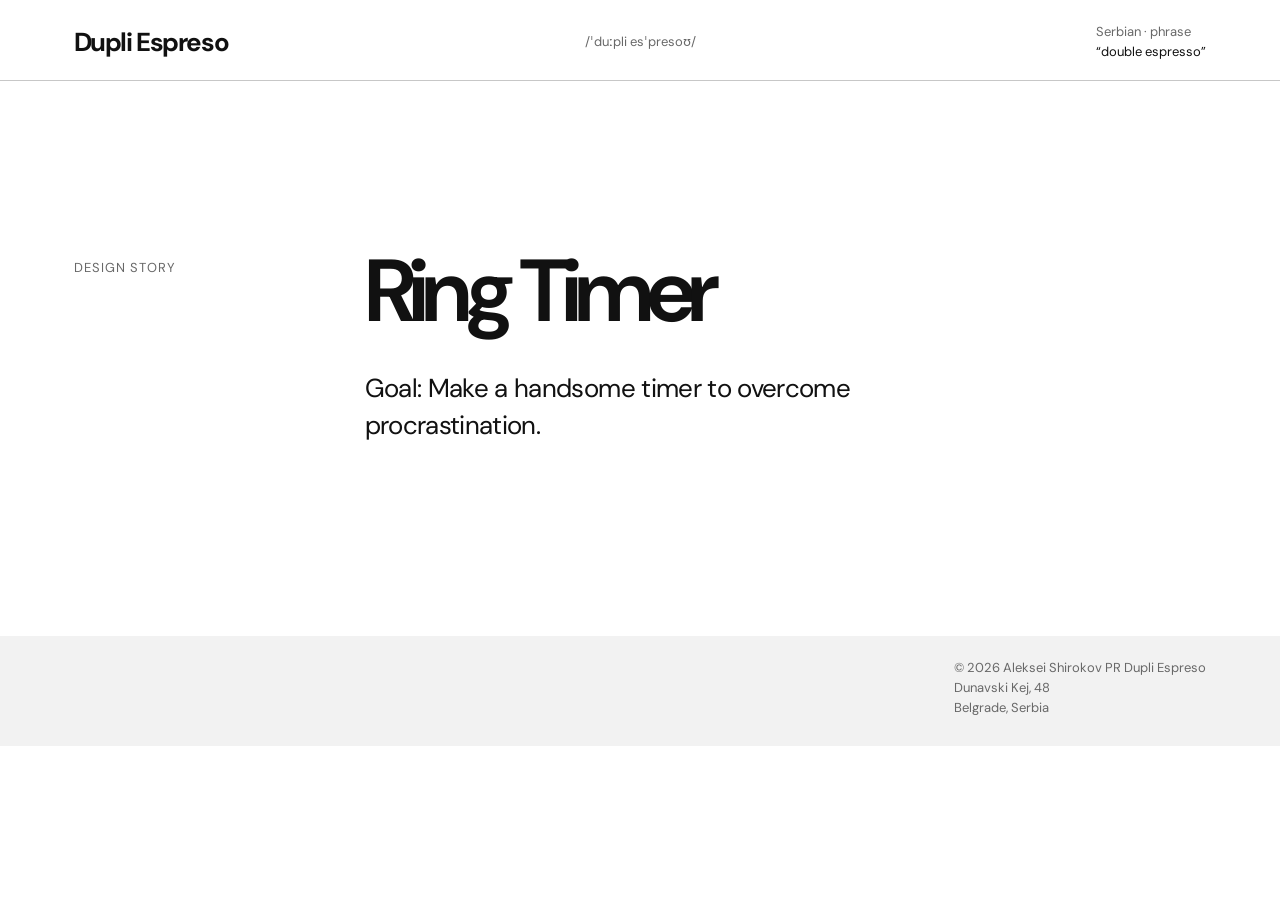
==== ring-timer-story.html @ 93a56910 "add empty ring timer design story" ====
<!doctype html>
<html lang="en">
<head>
  <meta charset="utf-8">
  <meta name="viewport" content="width=device-width, initial-scale=1">
  <meta name="theme-color" content="#ffffff">
  <meta name="description" content="Ring Timer — Design Story by Aleksei Shirokov for Dupli Espreso.">
  <title>Ring Timer Design Story — Dupli Espreso</title>
  <link rel="preconnect" href="https://fonts.googleapis.com">
  <link rel="preconnect" href="https://fonts.gstatic.com" crossorigin>
  <link href="https://fonts.googleapis.com/css2?family=DM+Mono:wght@400;500&family=DM+Sans:wght@400;500;600;650;700&family=Playfair+Display:ital,wght@0,650;1,650&display=swap" rel="stylesheet">
  <link rel="stylesheet" href="style.css">
  <style>
    /* Article-specific media & layout enhancements sharing style.css tokens */
    .story-media {
      grid-column: 4 / 10;
      margin: 24px 0 32px;
    }
    .story-media img {
      width: 100%;
      height: auto;
      max-width: 680px;
      display: block;
      border-radius: 4px;
    }
    .story-media figcaption {
      margin-top: 8px;
      font-size: var(--type-small);
      color: var(--muted);
    }
    blockquote.feedback-quotes {
      grid-column: 4 / 10;
      margin: 20px 0 32px;
      padding-left: 20px;
      border-left: 2px solid var(--ink);
      font-style: italic;
      color: var(--ink);
    }
    blockquote.feedback-quotes ul {
      list-style: none;
      padding: 0;
      margin: 0;
    }
    blockquote.feedback-quotes li {
      margin-bottom: 10px;
    }
    blockquote.feedback-quotes li:last-child {
      margin-bottom: 0;
    }
    .back-nav {
      margin-top: 32px;
      display: inline-block;
    }
    @media (max-width: 760px) {
      .story-media, blockquote.feedback-quotes {
        grid-column: 1 / 7;
      }
    }
  </style>
</head>
<body>
  <header class="wrap dictionary" aria-label="Dictionary entry">
    <a href="index.html" style="text-decoration: none; color: inherit;">
      <div class="wordmark">Dupli Espreso</div>
    </a>
    <div class="pronunciation">/ˈduːpli esˈpresoʊ/</div>
    <div class="definition"><em>Serbian · phrase</em><br>“double espresso”</div>
  </header>

  <main>
    <section class="wrap hero" aria-labelledby="page-title">
      <p class="eyebrow">Design Story</p>
      <h1 id="page-title">Ring Timer</h1>
      <p class="intro">Goal: Make a handsome timer to overcome procrastination.</p>
    </section>


  </main>

  <footer>
    <div class="wrap footer-inner">
      <span>© <span id="year"></span> Aleksei Shirokov PR Dupli Espreso<br>Dunavski Kej, 48<br>Belgrade, Serbia</span>
    </div>
  </footer>
  <script src="script.js"></script>
</body>
</html>
---- style.css ----
:root {
  color-scheme: light;
  --paper: #fff;
  --ink: #111;
  --muted: #686868;
  --line: #c7c7c7;
  --quiet: #f2f2f2;
  --accent: #0073b1;
  --gutter: clamp(20px, 4.2vw, 64px);
  --measure: 1240px;
  --type-small: 13px;
  --type-body: 17px;
  --type-lead: clamp(20px, 2.2vw, 26px);
  --type-display: clamp(42px, 7vw, 88px);
  --serif: 'Playfair Display', Georgia, serif;
  --sans: 'DM Sans', Arial, sans-serif;
  --mono: 'DM Mono', monospace;
  --helvetica: "Helvetica Neue", Helvetica, Arial, sans-serif;
}
* { box-sizing: border-box; }
html { scroll-behavior: smooth; }
body {
  margin: 0;
  background: var(--paper);
  color: var(--ink);
  font-family: var(--sans);
  font-size: var(--type-body);
  line-height: 1.55;
  -webkit-font-smoothing: antialiased;
  text-rendering: optimizeLegibility;
}
a { color: inherit; text-decoration-thickness: 1px; text-underline-offset: 4px; }
a:hover, a:focus-visible { color: var(--accent); }
.wrap { width: min(100%, var(--measure)); margin-inline: auto; padding-inline: var(--gutter); }
.dictionary {
  position: relative;
  border-bottom: 0;
  padding-block: 22px 19px;
  display: grid;
  grid-template-columns: minmax(220px, 1fr) 1fr auto;
  gap: 24px;
  align-items: center;
}
.dictionary::after { content: ""; position: absolute; left: 50%; bottom: 0; width: 100vw; transform: translateX(-50%); border-bottom: 1px solid var(--line); }
.wordmark { font-size: var(--type-lead); font-weight: 700; letter-spacing: -.055em; white-space: nowrap; }
.pronunciation { color: var(--muted); font-size: var(--type-small); }
.definition { font-size: var(--type-small); text-align: left; }
.definition em { color: var(--muted); font-style: normal; }
.hero {
  padding-block: clamp(76px, 13vw, 170px) clamp(72px, 10vw, 128px);
  display: grid;
  grid-template-columns: repeat(12, minmax(0, 1fr));
  column-gap: clamp(12px, 2.4vw, 32px);
  align-items: start;
}
.eyebrow { grid-column: 1 / 4; margin: 10px 0 0; color: var(--muted); font-size: var(--type-small); text-transform: uppercase; letter-spacing: .08em; }
h1 { grid-column: 4 / 13; max-width: 900px; margin: 0; font-size: var(--type-display); line-height: .98; letter-spacing: -.075em; font-weight: 650; }
h1 em { font-family: var(--serif);}
.intro { grid-column: 4 / 10; max-width: 680px; margin: 36px 0 0; font-size: var(--type-lead); line-height: 1.42; letter-spacing: -.025em; }
.section { border-top: 1px solid var(--line); padding-block: clamp(42px, 7vw, 84px); }
.name-band { border-top: 0; }
.craft-section { border-top: 0; }
.story-row { display: grid; grid-template-columns: repeat(12, minmax(0, 1fr)); column-gap: clamp(12px, 2.4vw, 32px); align-items: baseline; }
.section-label { grid-column: 1 / 4; margin: 0; font-size: var(--type-small); font-weight: 500; color: var(--muted); text-transform: uppercase; letter-spacing: .08em; }
.copy { grid-column: 4 / 10; max-width: 690px; }
.copy p { margin: 0 0 1.25em; }
.copy p:last-child { margin-bottom: 0; }
.copy .lead { font-size: var(--type-lead); line-height: 1.25; }
.story-feature { grid-column: 11 / 13; margin-left: clamp(8px, 1vw, 14px); align-self: start; display: flex; flex-direction: column; align-items: flex-start; gap: 8px; }
.story-feature img { display: block; margin-bottom:1em; width: 88px; height: 88px; object-fit: contain; }
.story-feature a { font-size: var(--type-small); line-height: 1.4; text-decoration: none; }
.story-feature a:hover { text-decoration: underline; }
.name-band { background: var(--quiet); }
.closing { position: relative; padding-block: clamp(42px, 7vw, 84px); }
.closing::before { content: ""; position: absolute; inset: 0 0 auto; border-top: 1px solid var(--line); }
.closing-link { display: inline-flex; gap: 12px; align-items: center; margin-top: 24px; color: var(--accent); font-weight: 600; text-decoration: none; }
.closing-link span { transition: transform 180ms ease; }
.closing-link:hover span { transform: translateX(4px); }
footer { margin-top: 64px; border-top: none; padding-block: 22px 28px; color: var(--muted); font-size: var(--type-small); background: var(--quiet); }
.footer-inner { display: flex; justify-content: flex-end; gap: 20px; flex-wrap: wrap; }
.footer-inner strong { color: var(--ink); font-weight: 600; }
@media (max-width: 760px) {
  .dictionary { grid-template-columns: 1fr auto; gap: 3px 12px; padding-block: 17px; }
  .wordmark { grid-column: 1; }
  .pronunciation { grid-column: 1; }
  .definition { grid-column: 2; grid-row: 1 / 3; align-self: center; max-width: 145px; }
  .hero, .story-row { grid-template-columns: repeat(6, minmax(0, 1fr)); column-gap: 16px; }
  .hero { padding-block: 72px 68px; row-gap: 28px; }
  .eyebrow { grid-column: 1 / 7; }
  h1 { grid-column: 1 / 7; }
  .intro { grid-column: 1 / 7; margin-top: 0; }
  .section { padding-block: 42px; }
  .story-row { align-items: start; }
  .section-label { grid-column: 1 / 7; margin-bottom: 22px; }
  .copy, .closing .copy { grid-column: 1 / 7; }
  .story-feature { grid-column: 1 / 7; margin: 28px 0 0; }
  .closing { padding-block: 58px; }
}
@media (prefers-reduced-motion: reduce) {
  html { scroll-behavior: auto; }
  *, *::before, *::after { transition-duration: .01ms !important; }
}
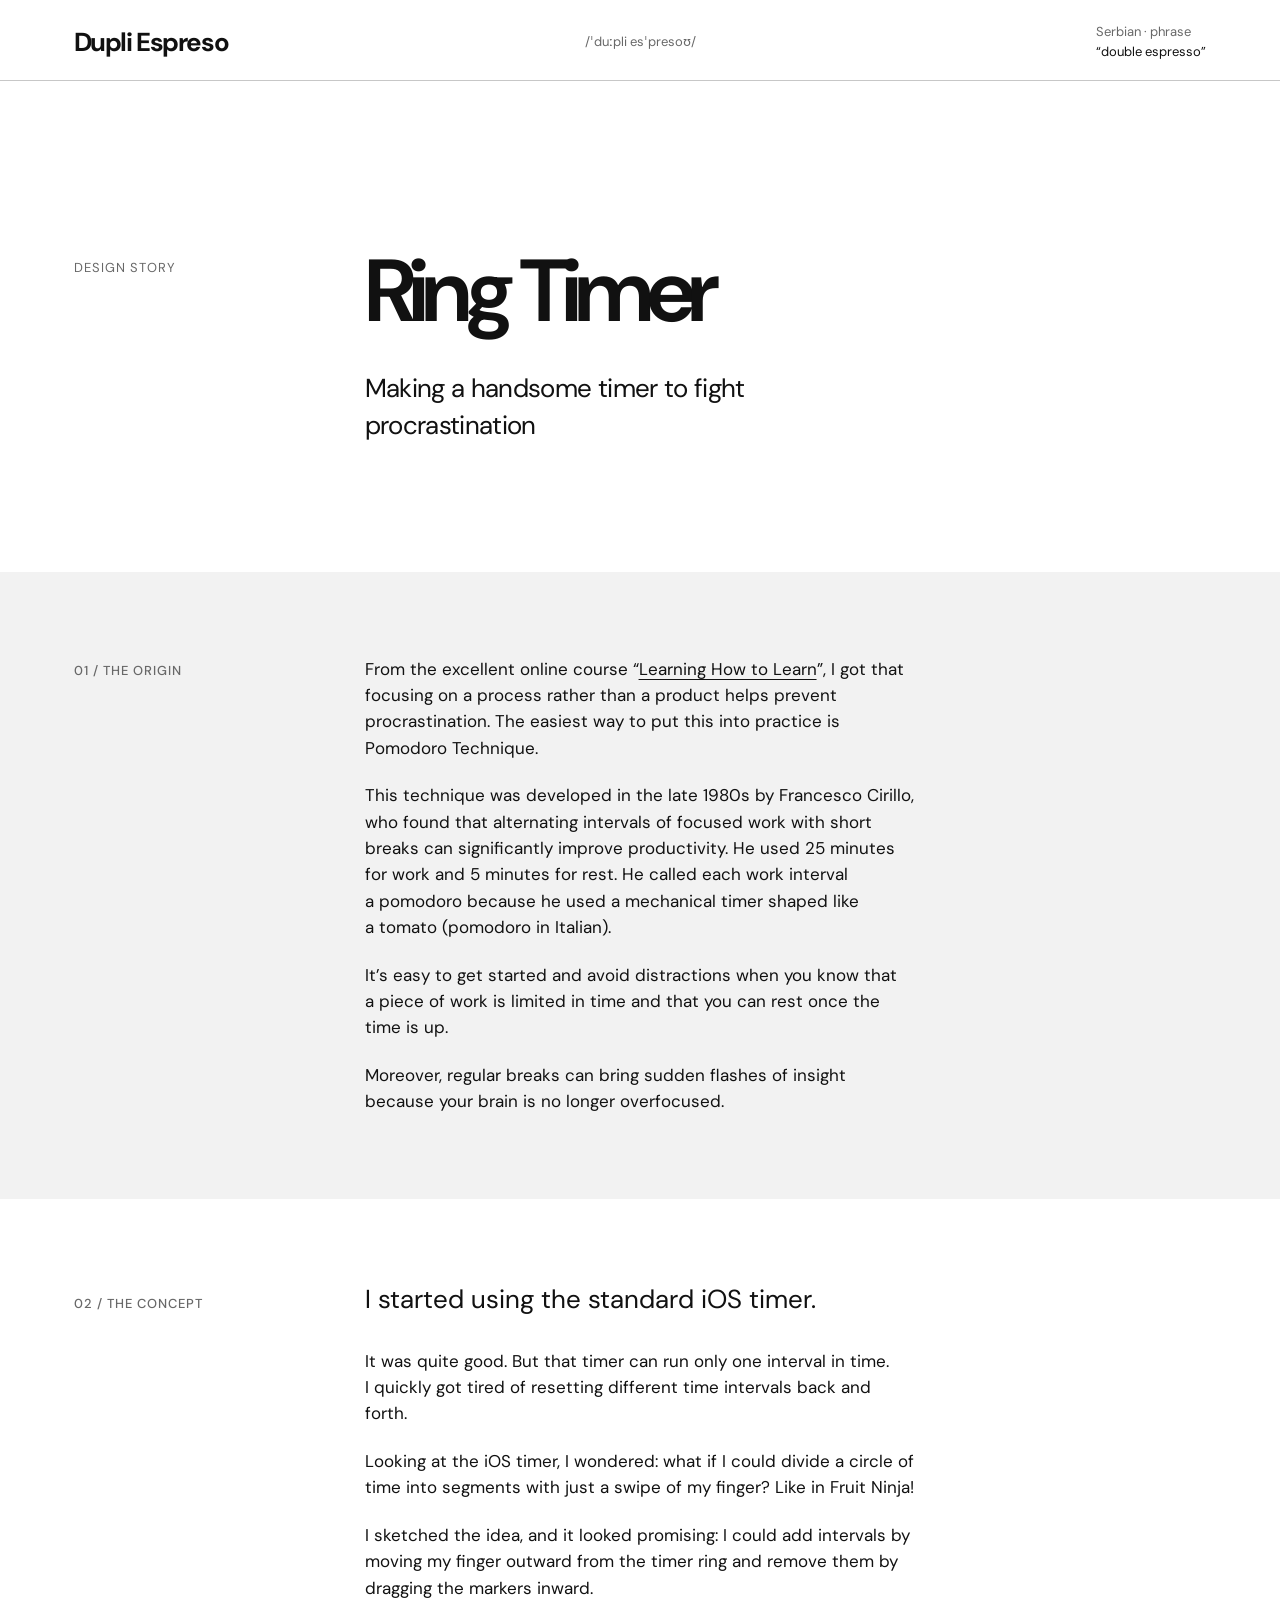
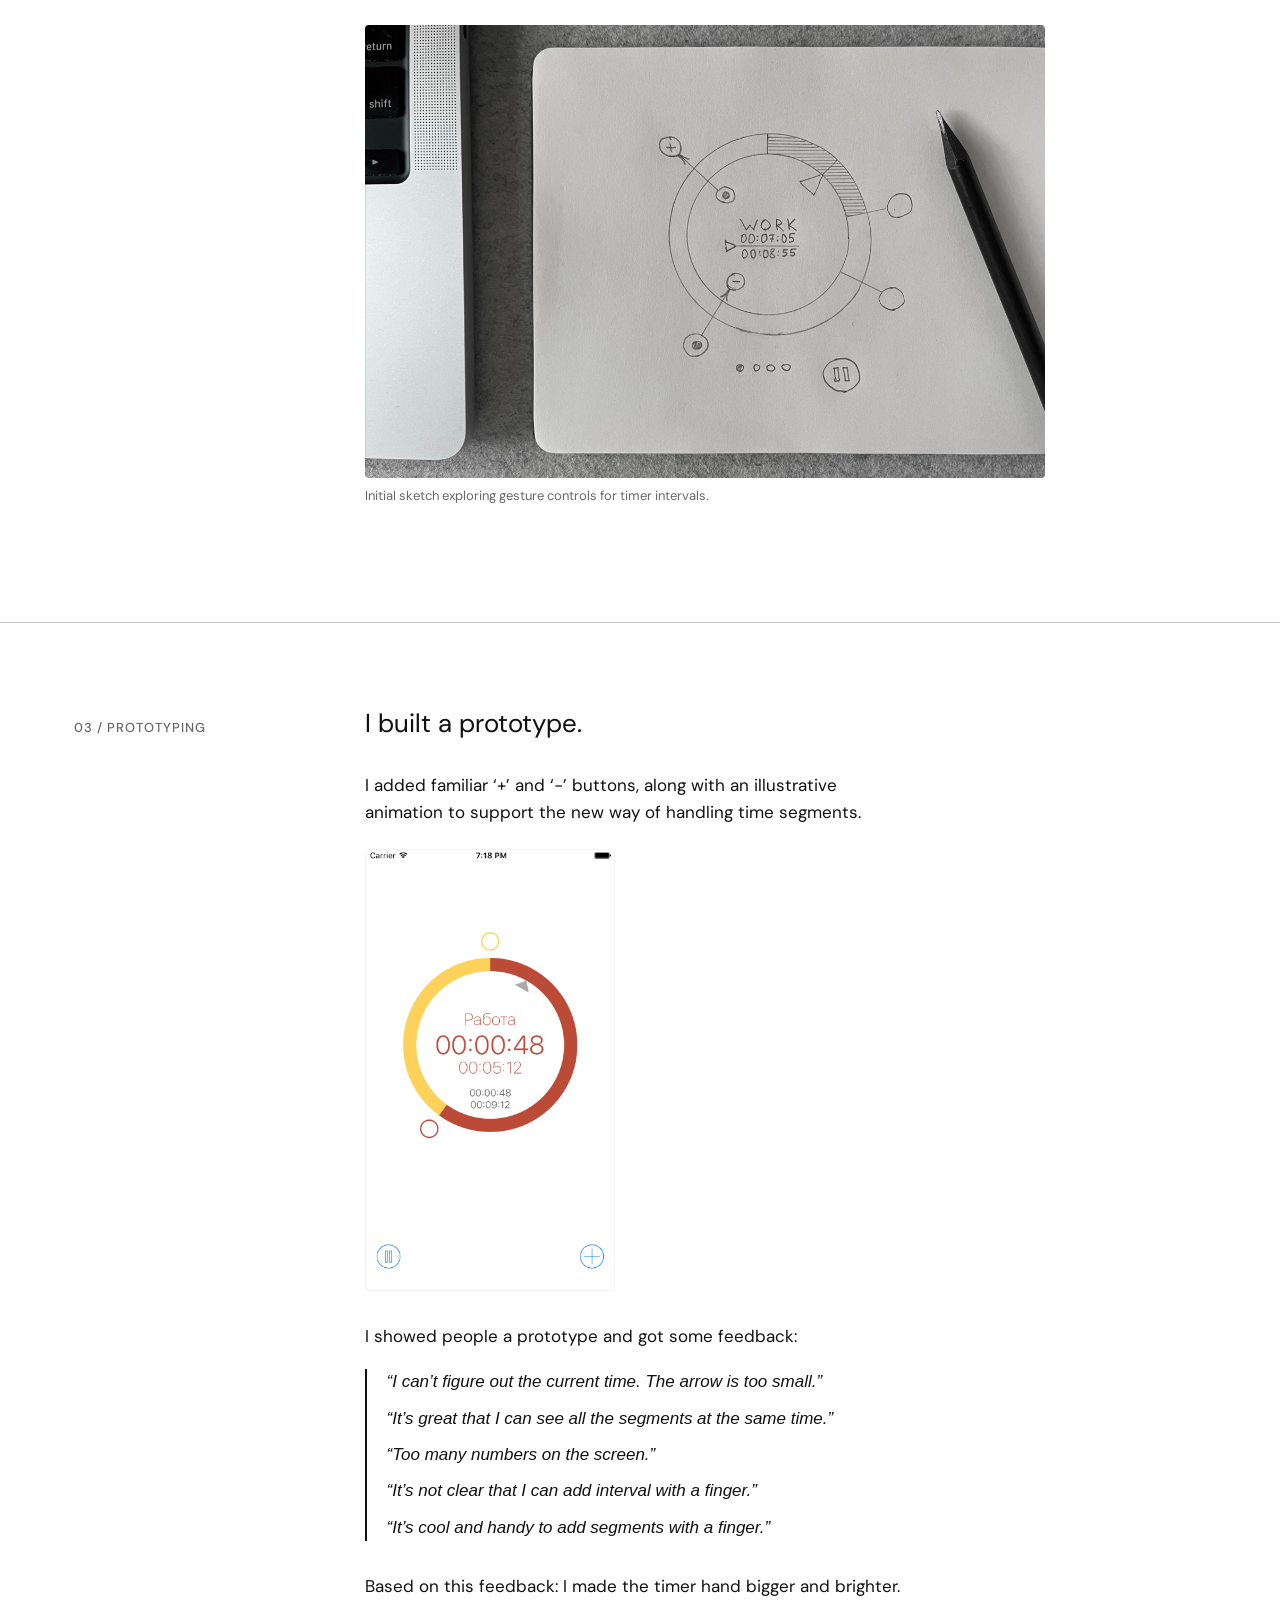
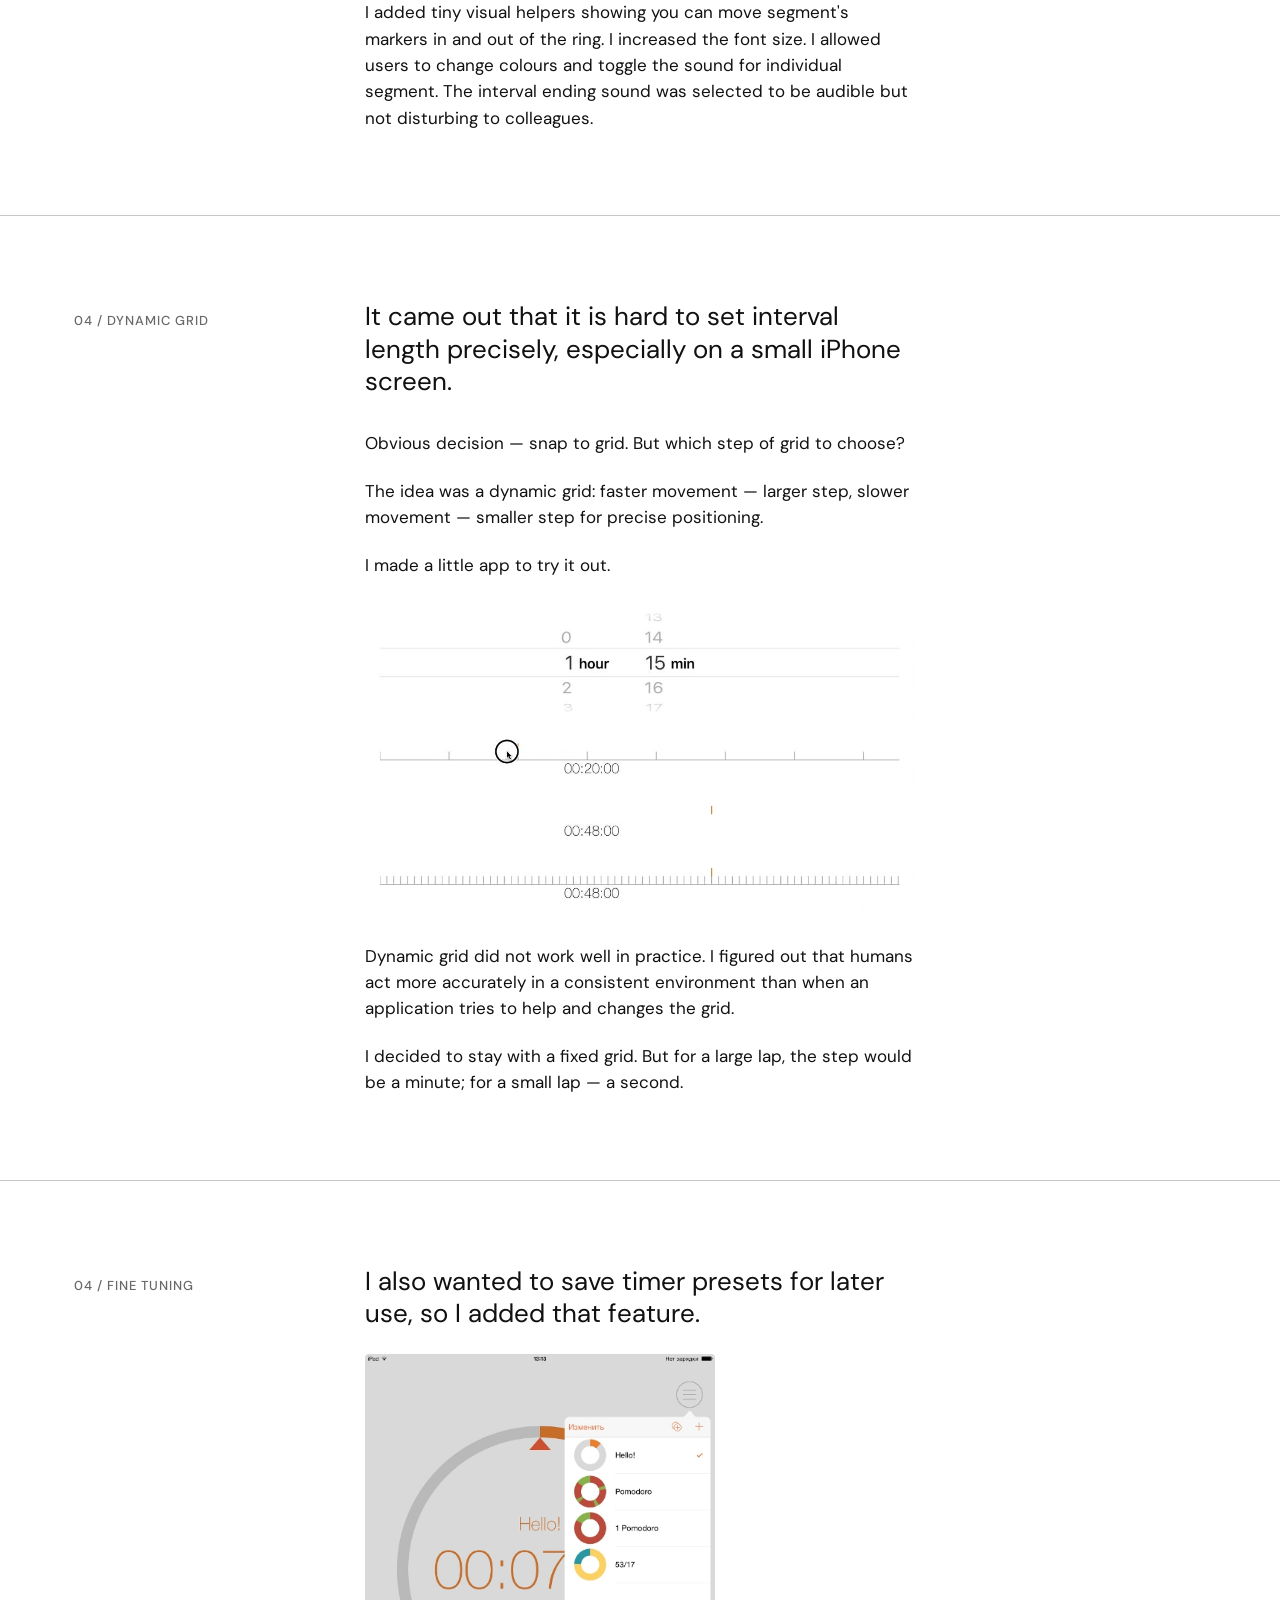
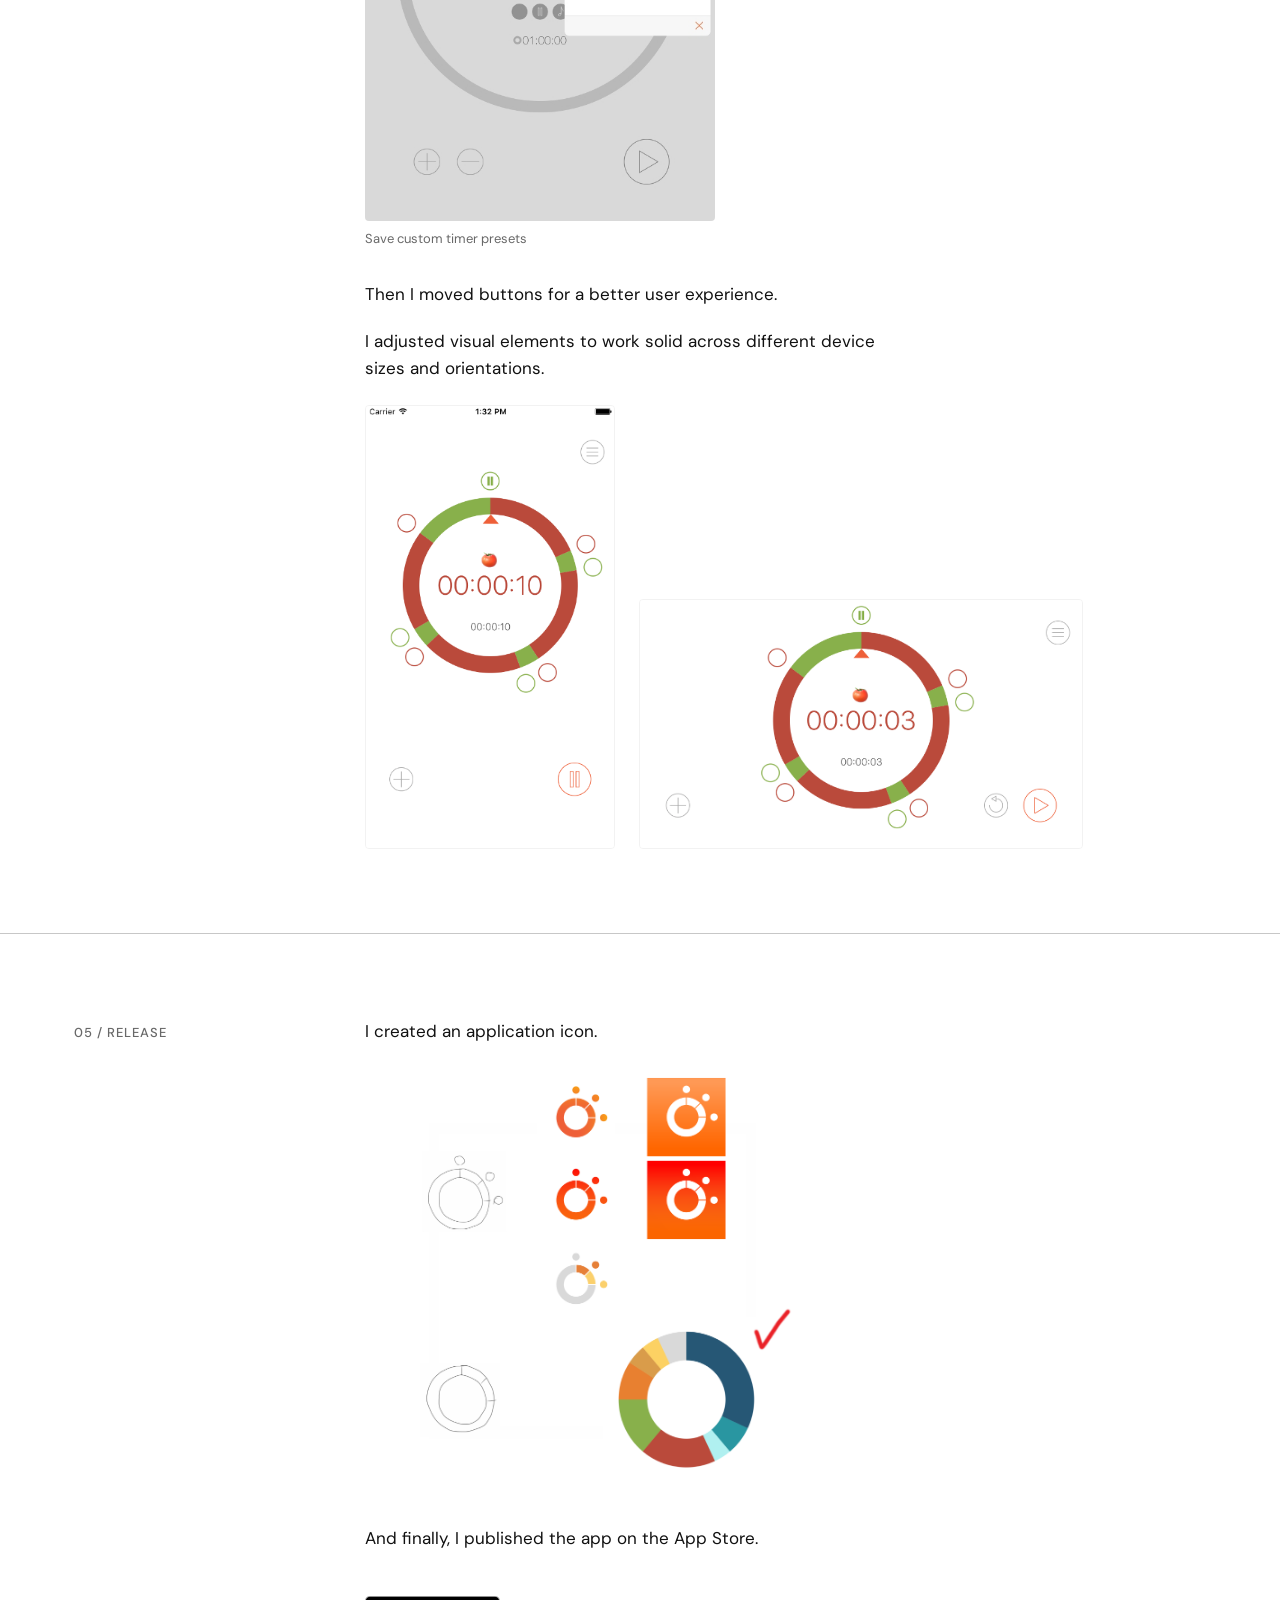
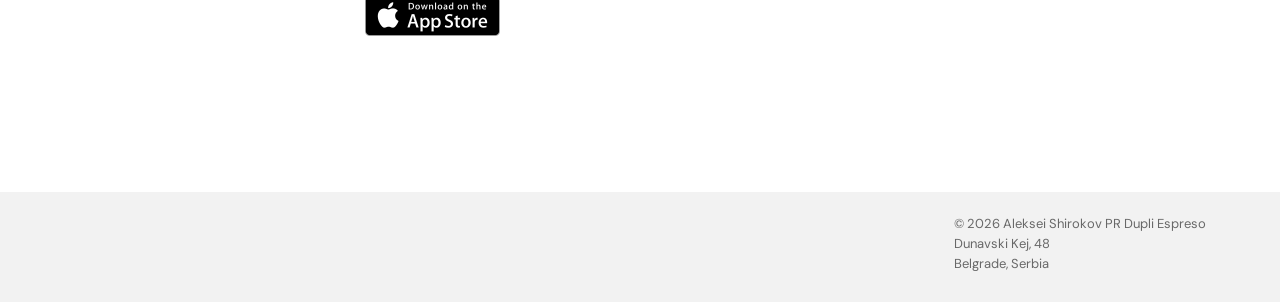
==== commit 8f094173: "Add Ring Timer design story" ====
--- a/ring-timer-story.html
+++ b/ring-timer-story.html
@@ -17,6 +17,12 @@
       margin: 24px 0 32px;
     }
     .story-media img {
+      height: auto;
+      max-width: 680px;
+      display: block;
+      border-radius: 4px;
+    }
+    .story-media video {
       width: 100%;
       height: auto;
       max-width: 680px;
@@ -51,16 +57,33 @@
       margin-top: 32px;
       display: inline-block;
     }
+    .image-pair {
+      grid-column: 4 / 12;
+      display: flex;
+      gap: 24px;
+      align-items: flex-end;
+      margin: 24px 0 0 0;
+    }
+    .image-pair img {
+      border: 1px solid var(--quiet); 
+      border-radius: 4px;
+    }
     @media (max-width: 760px) {
-      .story-media, blockquote.feedback-quotes {
+      .story-media, blockquote.feedback-quotes, .image-pair {
         grid-column: 1 / 7;
+      }
+      .image-pair {
+        flex-direction: column;
+        align-items: center;
+        gap: 16px;
+        align-items: flex-start;
       }
     }
   </style>
 </head>
 <body>
   <header class="wrap dictionary" aria-label="Dictionary entry">
-    <a href="index.html" style="text-decoration: none; color: inherit;">
+    <a href="/" style="text-decoration: none; color: inherit;">
       <div class="wordmark">Dupli Espreso</div>
     </a>
     <div class="pronunciation">/ˈduːpli esˈpresoʊ/</div>
@@ -71,9 +94,136 @@
     <section class="wrap hero" aria-labelledby="page-title">
       <p class="eyebrow">Design Story</p>
       <h1 id="page-title">Ring Timer</h1>
-      <p class="intro">Goal: Make a handsome timer to overcome procrastination.</p>
-    </section>
-
+      <p class="intro">Making a&nbsp;handsome timer to fight procrastination</p>
+    </section>
+
+    
+    <section class="section name-band">
+      <div class="wrap story-row">
+        <h2 class="section-label">01 / The Origin</h2>
+        <div class="copy">
+          <p>From the excellent online course “<a href="https://www.coursera.org/learn/learning-how-to-learn">Learning How to Learn</a>”, I&nbsp;got that focusing on a&nbsp;process rather than a&nbsp;product helps prevent procrastination. The easiest way to put this into practice is Pomodoro Technique.</p>
+          <p>This technique was developed in the late 1980s by Francesco Cirillo, who found that alternating intervals of focused work with short breaks can significantly improve productivity. He used 25 minutes for work and 5 minutes for rest. He called each work interval a&nbsp;pomodoro because he used a&nbsp;mechanical timer shaped like a&nbsp;tomato (pomodoro in Italian).</p>
+          <p>It’s easy to get started and avoid distractions when you know that a&nbsp;piece of work is limited in time and that you can rest once the time is up.</p>
+          <p>Moreover, regular breaks can bring sudden flashes of insight because your brain is no longer overfocused.</p>
+        </div>
+      </div>
+    </section>
+
+    <section class="section craft-section">
+      <div class="wrap story-row">
+        <h2 class="section-label">02 / The Concept</h2>
+        <div class="copy">
+          <p class="lead">I&nbsp;started using the standard iOS timer.</p> 
+          <p>It was quite good. But that timer can run only one interval in time. I&nbsp;quickly got tired of resetting different time intervals back and forth.</p>
+          <p>Looking at the iOS timer, I&nbsp;wondered: what if I&nbsp;could divide a&nbsp;circle of time into segments with just a&nbsp;swipe of my finger? Like in Fruit Ninja!</p>
+          <p>I&nbsp;sketched the idea, and it looked promising: I&nbsp;could add intervals by moving my finger outward from the timer ring and remove them by dragging the markers inward.</p>
+        </div>
+        <figure class="story-media">
+          <img src="ring-timer-scetch.jpeg" alt="Sketch of the Ring Timer concept" loading="lazy" style="border: 0">
+          <figcaption>Initial sketch exploring gesture controls for timer intervals.</figcaption>
+        </figure>        
+      </div>
+    </section>
+    
+    <section class="section">
+      <div class="wrap story-row">
+        <h2 class="section-label">03 / Prototyping</h2>
+        <div class="copy">
+          <p class="lead">I&nbsp;built a&nbsp;prototype.</p>
+          <p>I&nbsp;added familiar ‘+’ and ‘−’ buttons, along with an illustrative animation to support the new way of handling time segments.</p>
+        </div>
+
+        <figure class="story-media">
+          <img src="ring-timer-prototype.png" alt="Ring Timer prototype" loading="lazy" style="width:250px; border: 1px solid var(--quiet);">
+        </figure>
+
+        <div class="copy">
+          <p>I&nbsp;showed people a&nbsp;prototype and got some feedback:</p>
+        </div>
+
+        <blockquote class="feedback-quotes">
+          <ul>
+            <li>“I&nbsp;can’t figure out the current time. The arrow is too small.”</li>
+            <li>“It’s great that I&nbsp;can see all the segments at the same time.”</li>
+            <li>“Too many numbers on the screen.”</li>
+            <li>“It’s not clear that I&nbsp;can add interval with a&nbsp;finger.”</li>
+            <li>“It’s cool and handy to add segments with a&nbsp;finger.”</li>
+          </ul>
+        </blockquote>
+
+        <div class="copy">
+          <p>Based on this feedback: I&nbsp;made the timer hand bigger and brighter. I&nbsp;added tiny visual helpers showing you can move segment's markers in and out of the ring. I&nbsp;increased the font size. I&nbsp;allowed users to change colours and toggle the sound for individual segment. The interval ending sound was selected to be audible but not disturbing to colleagues.</p>
+        </div>
+
+      </div>
+    </section>
+
+    <section class="section">
+      <div class="wrap story-row">
+        <h2 class="section-label">04 / Dynamic Grid</h2>
+        <div class="copy">
+          <p class="lead">It came out that it is hard to set interval length precisely, especially on a&nbsp;small iPhone screen.</p>
+          <p>Obvious decision — snap to grid. But which step of grid to choose?</p>
+          <p>The idea was a&nbsp;dynamic grid: faster movement — larger step, slower movement — smaller step for precise positioning.</p>
+          <p>I&nbsp;made a&nbsp;little app to try it out.</p>
+        </div>
+        <div class="copy">
+          <figure class="story-media">
+            <video autoplay="" loop="" muted="" webkit-playsinline="" playsinline="" poster="ring-timer-dynamic-grid.jpg">
+              <source src="ring-timer-dynamic-grid.mp4" type="video/mp4">
+            </video>
+          </figure>
+        </div>
+        <div class="copy">
+          <p>Dynamic grid did not work well in practice. I figured out that humans act more accurately in a&nbsp;consistent environment than when an application tries to help and changes the grid.</p>
+          <p>I&nbsp;decided to stay with a&nbsp;fixed grid. But for a&nbsp;large lap, the step would be a&nbsp;minute; for a&nbsp;small lap — a&nbsp;second.</p>
+        </div>
+      </div>
+    </section>
+
+    <section class="section">
+      <div class="wrap story-row">
+        <h2 class="section-label">04 / Fine Tuning</h2>
+        <div class="copy">
+          <p class="lead">I&nbsp;also wanted to save timer presets for later use, so I&nbsp;added that feature.</p>
+        </div>
+        <figure class="story-media">
+          <img src="ring-timer-presets.jpg" alt="Save custom timer presets" loading="lazy" style="width:350px">
+          <figcaption>Save custom timer presets</figcaption>
+        </figure>
+        <div class="copy">
+          <p>Then I&nbsp;moved buttons for a&nbsp;better user experience.</p>
+          <p>I&nbsp;adjusted visual elements to work solid across different device sizes and orientations.</p>
+        </div>
+
+        <div class="image-pair">
+          <img src="ring-timer-portrait.png" alt="Portrait layout" loading="lazy" style="width: 250px;">
+          <img src="ring-timer-landscape.png" alt="Landscape layout" loading="lazy" style="height: 250px;">
+        </div>
+      </div>
+    </section>
+
+    
+    <section class="section">
+      <div class="wrap story-row">
+        <h2 class="section-label">05 / Release</h2>
+
+        <div class="copy">
+          <p>I&nbsp;created an application icon.</p>
+        </div>
+
+        <figure class="story-media">
+          <img src="ring-timer-create-logo.png" alt="Ring Timer app icon design" loading="lazy" style="max-width: 450px;">
+        </figure>
+
+        <div class="copy">
+          <p>And finally, I&nbsp;published the app on the App Store.</p>
+          <a class="closing-link" href="#page-title"><img src="Download_on_the_App_Store_Badge_US-UK_135x40.png" width="135" height="40"></a>
+        </div>
+
+      </div>
+    </section>
 
   </main>
 
